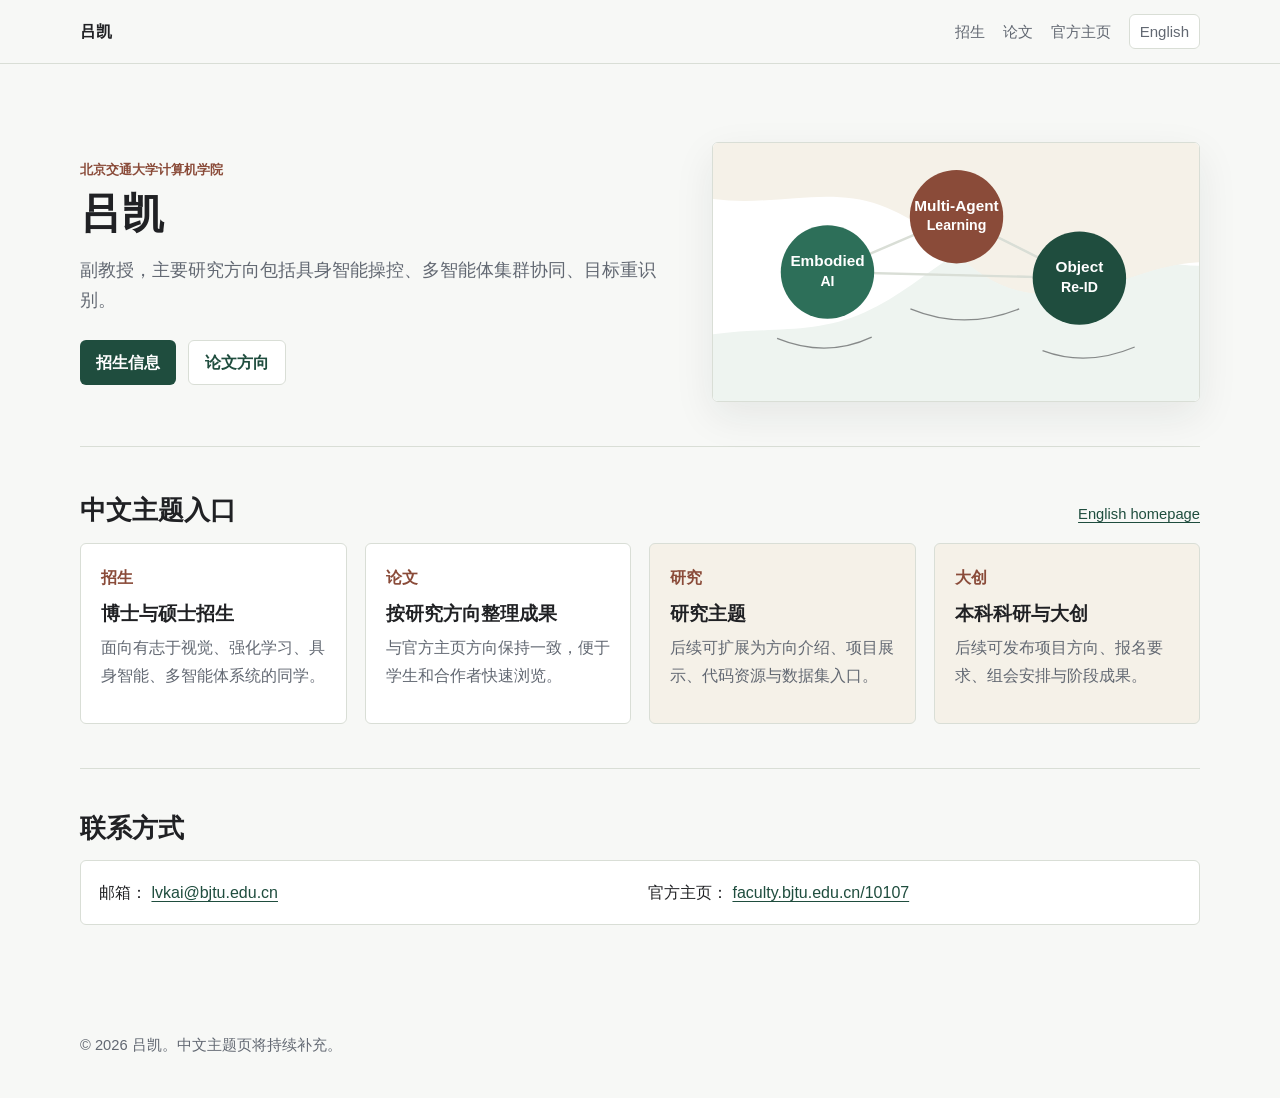
==== zh/index.html @ 471a49f4 "Initial academic homepage" ====
<!doctype html>
<html lang="zh-CN">
  <head>
    <meta charset="utf-8" />
    <meta name="viewport" content="width=device-width, initial-scale=1" />
    <title>吕凯 | 中文主页</title>
    <meta
      name="description"
      content="吕凯，北京交通大学计算机学院副教授。中文主页包含招生、论文、研究方向等主题入口。"
    />
    <link rel="canonical" href="https://www.ilvkai.com/zh/" />
    <link rel="stylesheet" href="../assets/css/styles.css" />
    <script src="../assets/js/site.js" defer></script>
  </head>
  <body>
    <a class="skip-link" href="#main">跳转到正文</a>
    <header class="topbar">
      <a class="brand" href="./">吕凯</a>
      <nav class="topnav" aria-label="中文主页导航">
        <a href="./admissions/">招生</a>
        <a href="./publications/">论文</a>
        <a href="https://faculty.bjtu.edu.cn/10107/" rel="noopener">官方主页</a>
        <a class="language-link" href="../">English</a>
      </nav>
    </header>

    <main class="cn-shell" id="main">
      <section class="cn-hero">
        <div>
          <p class="eyebrow">北京交通大学计算机学院</p>
          <h1>吕凯</h1>
          <p class="hero-subtitle">
            副教授，主要研究方向包括具身智能操控、多智能体集群协同、目标重识别。
          </p>
          <div class="hero-actions">
            <a class="primary-action" href="./admissions/">招生信息</a>
            <a class="secondary-action" href="./publications/">论文方向</a>
          </div>
        </div>
        <img
          class="hero-visual"
          src="../assets/img/research-map.svg"
          alt="具身智能、多智能体协同与目标重识别方向示意"
        />
      </section>

      <section class="page-section">
        <div class="section-heading">
          <h2>中文主题入口</h2>
          <a class="small-link" href="../">English homepage</a>
        </div>
        <div class="theme-grid">
          <a class="theme-card" href="./admissions/">
            <span>招生</span>
            <h3>博士与硕士招生</h3>
            <p>面向有志于视觉、强化学习、具身智能、多智能体系统的同学。</p>
          </a>
          <a class="theme-card" href="./publications/">
            <span>论文</span>
            <h3>按研究方向整理成果</h3>
            <p>与官方主页方向保持一致，便于学生和合作者快速浏览。</p>
          </a>
          <article class="theme-card muted-card">
            <span>研究</span>
            <h3>研究主题</h3>
            <p>后续可扩展为方向介绍、项目展示、代码资源与数据集入口。</p>
          </article>
          <article class="theme-card muted-card">
            <span>大创</span>
            <h3>本科科研与大创</h3>
            <p>后续可发布项目方向、报名要求、组会安排与阶段成果。</p>
          </article>
        </div>
      </section>

      <section class="page-section">
        <h2>联系方式</h2>
        <div class="info-strip">
          <p>
            邮箱：
            <a href="mailto:lvkai@bjtu.edu.cn">lvkai@bjtu.edu.cn</a>
          </p>
          <p>
            官方主页：
            <a href="https://faculty.bjtu.edu.cn/10107/" rel="noopener">faculty.bjtu.edu.cn/10107</a>
          </p>
        </div>
      </section>
    </main>

    <footer class="site-footer">
      <p>© <span data-current-year></span> 吕凯。中文主题页将持续补充。</p>
    </footer>
  </body>
</html>
---- assets/css/styles.css ----
:root {
  color-scheme: light;
  --bg: #f7f8f6;
  --surface: #ffffff;
  --surface-soft: #eef4f0;
  --surface-warm: #f5f1e8;
  --ink: #202124;
  --muted: #626872;
  --line: #d9ded6;
  --accent: #2d6f59;
  --accent-dark: #1f4d3e;
  --accent-warm: #8a4b39;
  --shadow: 0 14px 40px rgba(31, 43, 38, 0.08);
  --radius: 6px;
  --max: 1120px;
}

* {
  box-sizing: border-box;
}

html {
  scroll-behavior: smooth;
}

body {
  margin: 0;
  background: var(--bg);
  color: var(--ink);
  font-family: "Inter", "Segoe UI", "PingFang SC", "Microsoft YaHei", Arial, sans-serif;
  font-size: 16px;
  line-height: 1.7;
  letter-spacing: 0;
}

a {
  color: var(--accent-dark);
  text-decoration-thickness: 1px;
  text-underline-offset: 0.18em;
}

a:hover {
  color: var(--accent-warm);
}

.skip-link {
  position: absolute;
  left: 16px;
  top: -60px;
  z-index: 100;
  background: var(--ink);
  color: #fff;
  padding: 8px 12px;
  border-radius: var(--radius);
}

.skip-link:focus {
  top: 12px;
}

.topbar {
  position: sticky;
  top: 0;
  z-index: 20;
  display: flex;
  align-items: center;
  justify-content: space-between;
  gap: 24px;
  min-height: 64px;
  padding: 12px max(24px, calc((100vw - var(--max)) / 2));
  background: rgba(247, 248, 246, 0.94);
  border-bottom: 1px solid var(--line);
  backdrop-filter: blur(12px);
}

.brand {
  color: var(--ink);
  font-weight: 700;
  text-decoration: none;
  white-space: nowrap;
}

.topnav {
  display: flex;
  align-items: center;
  justify-content: flex-end;
  gap: 18px;
  flex-wrap: wrap;
  font-size: 0.94rem;
}

.topnav a {
  color: var(--muted);
  text-decoration: none;
}

.topnav a:hover,
.topnav a[aria-current="page"] {
  color: var(--accent-dark);
}

.language-link {
  padding: 4px 10px;
  border: 1px solid var(--line);
  border-radius: var(--radius);
  background: var(--surface);
}

.academic-shell {
  display: grid;
  grid-template-columns: 280px minmax(0, 1fr);
  gap: 48px;
  width: min(var(--max), calc(100% - 48px));
  margin: 44px auto 64px;
  align-items: start;
}

.profile-panel {
  position: sticky;
  top: 92px;
  padding: 28px 24px;
  background: var(--surface);
  border: 1px solid var(--line);
  border-radius: var(--radius);
  box-shadow: var(--shadow);
}

.avatar {
  display: block;
  width: 148px;
  height: 148px;
  margin: 0 auto 20px;
  border-radius: 50%;
  border: 1px solid var(--line);
  background: var(--surface-soft);
}

.profile-panel h1 {
  margin: 0;
  font-size: 2rem;
  line-height: 1.15;
  text-align: center;
}

.profile-title {
  margin: 10px 0 0;
  color: var(--accent-dark);
  font-weight: 700;
  text-align: center;
}

.profile-affiliation {
  margin: 12px 0 20px;
  color: var(--muted);
  text-align: center;
}

.profile-links {
  display: grid;
  gap: 8px;
}

.profile-links a {
  display: block;
  padding: 8px 10px;
  background: var(--surface-soft);
  border-radius: var(--radius);
  text-decoration: none;
  text-align: center;
}

.content-flow {
  min-width: 0;
}

.page-section {
  padding: 0 0 44px;
  margin: 0 0 44px;
  border-bottom: 1px solid var(--line);
}

.page-section:last-child {
  border-bottom: 0;
  margin-bottom: 0;
}

.page-section h2,
.theme-hero h1,
.cn-hero h1 {
  margin: 0 0 16px;
  line-height: 1.18;
}

.page-section h2 {
  font-size: 1.65rem;
}

.page-section h3,
.publication-item h2,
.publication-item h3 {
  margin: 0 0 8px;
  line-height: 1.35;
}

.page-section p {
  margin: 0 0 14px;
}

.eyebrow {
  margin: 0 0 8px;
  color: var(--accent-warm);
  font-weight: 700;
  font-size: 0.83rem;
  text-transform: uppercase;
}

.research-map {
  display: block;
  width: 100%;
  max-height: 260px;
  margin-top: 24px;
  border: 1px solid var(--line);
  border-radius: var(--radius);
  background: var(--surface);
  object-fit: cover;
}

.section-heading {
  display: flex;
  align-items: baseline;
  justify-content: space-between;
  gap: 16px;
  margin-bottom: 16px;
}

.section-heading h2 {
  margin: 0;
}

.small-link {
  font-size: 0.92rem;
  white-space: nowrap;
}

.news-list {
  display: grid;
  gap: 12px;
  padding: 0;
  margin: 0;
  list-style: none;
}

.news-list li {
  display: grid;
  grid-template-columns: 92px minmax(0, 1fr);
  gap: 14px;
  padding: 14px 0;
  border-bottom: 1px solid var(--line);
}

.news-list li:last-child {
  border-bottom: 0;
}

.news-list time {
  color: var(--accent-dark);
  font-weight: 700;
}

.timeline {
  display: grid;
  gap: 18px;
}

.timeline-item {
  position: relative;
  padding-left: 22px;
  border-left: 2px solid var(--line);
}

.timeline-item::before {
  content: "";
  position: absolute;
  left: -6px;
  top: 6px;
  width: 10px;
  height: 10px;
  border-radius: 50%;
  background: var(--accent);
}

.timeline-date {
  color: var(--accent-warm);
  font-weight: 700;
  font-size: 0.92rem;
}

.publication-list {
  display: grid;
  gap: 14px;
}

.publication-list.compact {
  gap: 12px;
}

.publication-item {
  padding: 18px;
  background: var(--surface);
  border: 1px solid var(--line);
  border-radius: var(--radius);
}

.publication-item[hidden] {
  display: none;
}

.publication-item h2 {
  font-size: 1.05rem;
}

.publication-item h3 {
  font-size: 1rem;
}

.publication-item p {
  margin-bottom: 0;
  color: var(--muted);
}

.venue {
  display: inline-block;
  margin-bottom: 8px;
  color: var(--accent-warm);
  font-weight: 800;
  font-size: 0.82rem;
}

.site-footer {
  width: min(var(--max), calc(100% - 48px));
  margin: 0 auto 40px;
  color: var(--muted);
  font-size: 0.92rem;
}

.cn-shell,
.theme-shell {
  width: min(var(--max), calc(100% - 48px));
  margin: 44px auto 64px;
}

.cn-hero,
.theme-hero {
  margin-bottom: 48px;
}

.cn-hero {
  display: grid;
  grid-template-columns: minmax(0, 1.1fr) minmax(280px, 0.9fr);
  gap: 36px;
  align-items: center;
  padding: 34px 0 44px;
  border-bottom: 1px solid var(--line);
}

.cn-hero h1,
.theme-hero h1 {
  font-size: 2.6rem;
}

.hero-subtitle,
.theme-hero p {
  max-width: 760px;
  color: var(--muted);
  font-size: 1.1rem;
}

.hero-visual {
  width: 100%;
  min-height: 260px;
  border: 1px solid var(--line);
  border-radius: var(--radius);
  background: var(--surface);
  box-shadow: var(--shadow);
  object-fit: cover;
}

.hero-actions {
  display: flex;
  flex-wrap: wrap;
  gap: 12px;
  margin-top: 24px;
}

.primary-action,
.secondary-action {
  display: inline-flex;
  align-items: center;
  justify-content: center;
  min-height: 42px;
  padding: 8px 16px;
  border-radius: var(--radius);
  text-decoration: none;
  font-weight: 700;
}

.primary-action {
  color: #fff;
  background: var(--accent-dark);
}

.primary-action:hover {
  color: #fff;
  background: var(--accent-warm);
}

.secondary-action {
  color: var(--accent-dark);
  background: var(--surface);
  border: 1px solid var(--line);
}

.theme-grid,
.direction-grid,
.material-list,
.split-section {
  display: grid;
  gap: 18px;
}

.theme-grid {
  grid-template-columns: repeat(4, minmax(0, 1fr));
}

.direction-grid {
  grid-template-columns: repeat(3, minmax(0, 1fr));
}

.split-section {
  grid-template-columns: repeat(2, minmax(0, 1fr));
}

.theme-card,
.direction-card,
.material-list article,
.split-section article {
  padding: 20px;
  background: var(--surface);
  border: 1px solid var(--line);
  border-radius: var(--radius);
}

.theme-card {
  color: var(--ink);
  text-decoration: none;
}

.theme-card span {
  display: inline-block;
  margin-bottom: 10px;
  color: var(--accent-warm);
  font-weight: 800;
}

.theme-card p,
.direction-card p,
.material-list p {
  color: var(--muted);
}

.theme-card:hover {
  border-color: var(--accent);
  box-shadow: var(--shadow);
}

.muted-card {
  background: var(--surface-warm);
}

.info-strip {
  display: grid;
  grid-template-columns: repeat(2, minmax(0, 1fr));
  gap: 16px;
  padding: 18px;
  background: var(--surface);
  border: 1px solid var(--line);
  border-radius: var(--radius);
}

.info-strip p {
  margin: 0;
}

.theme-hero {
  padding: 34px 0 40px;
  border-bottom: 1px solid var(--line);
}

.check-list {
  display: grid;
  gap: 10px;
  padding: 0;
  margin: 0;
  list-style: none;
}

.check-list li {
  position: relative;
  padding-left: 22px;
}

.check-list li::before {
  content: "";
  position: absolute;
  left: 0;
  top: 0.72em;
  width: 8px;
  height: 8px;
  background: var(--accent);
  border-radius: 50%;
}

.contact-band {
  display: flex;
  align-items: center;
  justify-content: space-between;
  gap: 20px;
  padding: 24px;
  background: var(--surface-soft);
  border: 1px solid var(--line);
  border-radius: var(--radius);
}

.contact-band h2,
.contact-band p {
  margin: 0;
}

.filter-bar {
  display: flex;
  flex-wrap: wrap;
  gap: 8px;
  margin-bottom: 12px;
}

.filter-button {
  min-height: 38px;
  padding: 7px 13px;
  color: var(--accent-dark);
  background: var(--surface);
  border: 1px solid var(--line);
  border-radius: var(--radius);
  font: inherit;
  font-weight: 700;
  cursor: pointer;
}

.filter-button:hover,
.filter-button.active {
  color: #fff;
  background: var(--accent-dark);
  border-color: var(--accent-dark);
}

.result-count {
  min-height: 28px;
  color: var(--muted);
}

@media (max-width: 960px) {
  .academic-shell,
  .cn-hero,
  .split-section {
    grid-template-columns: 1fr;
  }

  .profile-panel {
    position: static;
  }

  .theme-grid,
  .direction-grid {
    grid-template-columns: repeat(2, minmax(0, 1fr));
  }
}

@media (max-width: 680px) {
  .topbar {
    align-items: flex-start;
    flex-direction: column;
    gap: 10px;
    padding: 12px 18px;
  }

  .topnav {
    justify-content: flex-start;
    gap: 10px 14px;
  }

  .academic-shell,
  .cn-shell,
  .theme-shell,
  .site-footer {
    width: min(100% - 32px, var(--max));
    margin-top: 28px;
  }

  .cn-hero h1,
  .theme-hero h1 {
    font-size: 2.05rem;
  }

  .hero-subtitle,
  .theme-hero p {
    font-size: 1rem;
  }

  .theme-grid,
  .direction-grid,
  .info-strip {
    grid-template-columns: 1fr;
  }

  .news-list li {
    grid-template-columns: 1fr;
    gap: 2px;
  }

  .section-heading,
  .contact-band {
    align-items: flex-start;
    flex-direction: column;
  }
}
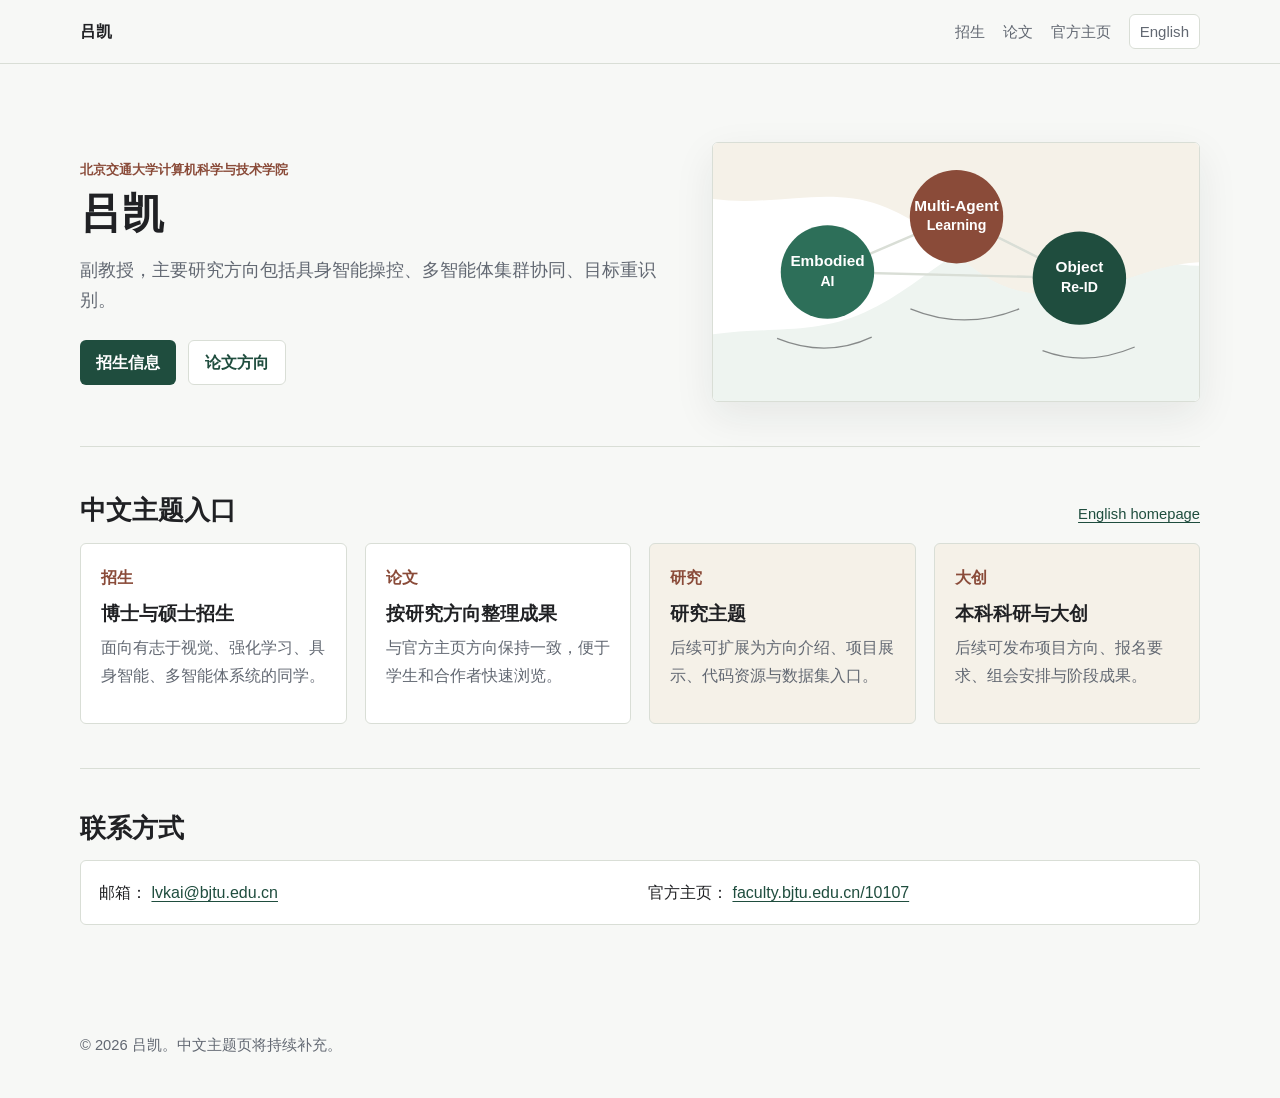
==== commit 3a9564e0: "Update school and publication authors" ====
--- a/zh/index.html
+++ b/zh/index.html
@@ -6,7 +6,7 @@
     <title>吕凯 | 中文主页</title>
     <meta
       name="description"
-      content="吕凯，北京交通大学计算机学院副教授。中文主页包含招生、论文、研究方向等主题入口。"
+      content="吕凯，北京交通大学计算机科学与技术学院副教授。中文主页包含招生、论文、研究方向等主题入口。"
     />
     <link rel="canonical" href="https://www.ilvkai.com/zh/" />
     <link rel="stylesheet" href="../assets/css/styles.css" />
@@ -27,7 +27,7 @@
     <main class="cn-shell" id="main">
       <section class="cn-hero">
         <div>
-          <p class="eyebrow">北京交通大学计算机学院</p>
+          <p class="eyebrow">北京交通大学计算机科学与技术学院</p>
           <h1>吕凯</h1>
           <p class="hero-subtitle">
             副教授，主要研究方向包括具身智能操控、多智能体集群协同、目标重识别。
--- a/assets/css/styles.css
+++ b/assets/css/styles.css
@@ -324,8 +324,27 @@
 }
 
 .publication-item p {
+  margin-bottom: 8px;
+  color: var(--muted);
+}
+
+.publication-item p:last-child {
   margin-bottom: 0;
-  color: var(--muted);
+}
+
+.publication-authors {
+  color: var(--ink);
+  font-size: 0.94rem;
+}
+
+.publication-authors strong {
+  color: var(--accent-dark);
+}
+
+.author-note {
+  margin: 12px 0 0;
+  color: var(--muted);
+  font-size: 0.92rem;
 }
 
 .venue {
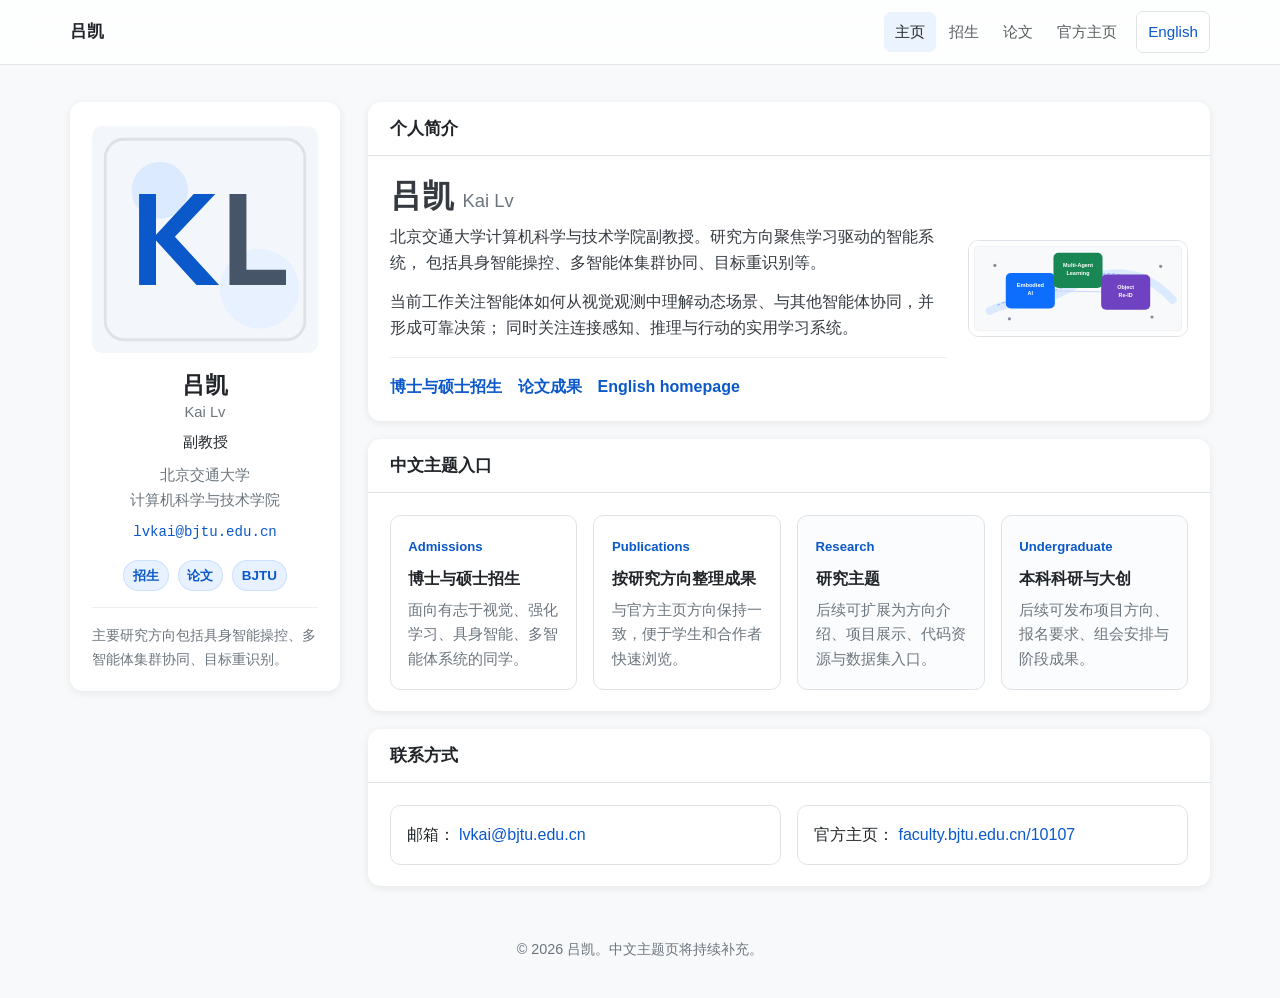
==== commit b88b51f0: "Redesign academic homepage style" ====
--- a/zh/index.html
+++ b/zh/index.html
@@ -15,77 +15,124 @@
   <body>
     <a class="skip-link" href="#main">跳转到正文</a>
     <header class="topbar">
-      <a class="brand" href="./">吕凯</a>
-      <nav class="topnav" aria-label="中文主页导航">
-        <a href="./admissions/">招生</a>
-        <a href="./publications/">论文</a>
-        <a href="https://faculty.bjtu.edu.cn/10107/" rel="noopener">官方主页</a>
-        <a class="language-link" href="../">English</a>
-      </nav>
+      <div class="topbar-inner">
+        <a class="brand" href="./">吕凯</a>
+        <nav class="topnav" aria-label="中文主页导航">
+          <a aria-current="page" href="./">主页</a>
+          <a href="./admissions/">招生</a>
+          <a href="./publications/">论文</a>
+          <a href="https://faculty.bjtu.edu.cn/10107/" rel="noopener">官方主页</a>
+          <a class="language-link" href="../">English</a>
+        </nav>
+      </div>
     </header>
 
-    <main class="cn-shell" id="main">
-      <section class="cn-hero">
-        <div>
-          <p class="eyebrow">北京交通大学计算机科学与技术学院</p>
-          <h1>吕凯</h1>
-          <p class="hero-subtitle">
-            副教授，主要研究方向包括具身智能操控、多智能体集群协同、目标重识别。
-          </p>
-          <div class="hero-actions">
-            <a class="primary-action" href="./admissions/">招生信息</a>
-            <a class="secondary-action" href="./publications/">论文方向</a>
+    <main class="page-shell" id="main">
+      <aside class="sidebar" aria-label="个人信息">
+        <section class="profile-card">
+          <div class="profile-card-body">
+            <img class="profile-portrait" src="../assets/img/kai-lv-avatar.svg" alt="吕凯个人标识" />
+            <div>
+              <h1 class="profile-name">吕凯 <small>Kai Lv</small></h1>
+              <p class="profile-position">副教授</p>
+              <p class="profile-affiliation">
+                北京交通大学<br />
+                计算机科学与技术学院
+              </p>
+              <p class="profile-email"><a href="mailto:lvkai@bjtu.edu.cn">lvkai@bjtu.edu.cn</a></p>
+              <div class="profile-links" aria-label="个人链接">
+                <a href="./admissions/">招生</a>
+                <a href="./publications/">论文</a>
+                <a href="https://faculty.bjtu.edu.cn/10107/" rel="noopener">BJTU</a>
+              </div>
+            </div>
+            <p class="profile-note">
+              主要研究方向包括具身智能操控、多智能体集群协同、目标重识别。
+            </p>
           </div>
-        </div>
-        <img
-          class="hero-visual"
-          src="../assets/img/research-map.svg"
-          alt="具身智能、多智能体协同与目标重识别方向示意"
-        />
-      </section>
+        </section>
+      </aside>
 
-      <section class="page-section">
-        <div class="section-heading">
-          <h2>中文主题入口</h2>
-          <a class="small-link" href="../">English homepage</a>
-        </div>
-        <div class="theme-grid">
-          <a class="theme-card" href="./admissions/">
-            <span>招生</span>
-            <h3>博士与硕士招生</h3>
-            <p>面向有志于视觉、强化学习、具身智能、多智能体系统的同学。</p>
-          </a>
-          <a class="theme-card" href="./publications/">
-            <span>论文</span>
-            <h3>按研究方向整理成果</h3>
-            <p>与官方主页方向保持一致，便于学生和合作者快速浏览。</p>
-          </a>
-          <article class="theme-card muted-card">
-            <span>研究</span>
-            <h3>研究主题</h3>
-            <p>后续可扩展为方向介绍、项目展示、代码资源与数据集入口。</p>
-          </article>
-          <article class="theme-card muted-card">
-            <span>大创</span>
-            <h3>本科科研与大创</h3>
-            <p>后续可发布项目方向、报名要求、组会安排与阶段成果。</p>
-          </article>
-        </div>
-      </section>
+      <article class="content-flow">
+        <section class="content-card">
+          <div class="card-heading">
+            <h2>个人简介</h2>
+          </div>
+          <div class="card-body">
+            <div class="research-visual">
+              <div class="bio-text">
+                <h1 class="lead-name"><strong>吕凯</strong> <small>Kai Lv</small></h1>
+                <p>
+                  北京交通大学计算机科学与技术学院副教授。研究方向聚焦学习驱动的智能系统，
+                  包括具身智能操控、多智能体集群协同、目标重识别等。
+                </p>
+                <p>
+                  当前工作关注智能体如何从视觉观测中理解动态场景、与其他智能体协同，并形成可靠决策；
+                  同时关注连接感知、推理与行动的实用学习系统。
+                </p>
+                <div class="quick-links" aria-label="快速链接">
+                  <a href="./admissions/">博士与硕士招生</a>
+                  <a href="./publications/">论文成果</a>
+                  <a href="../">English homepage</a>
+                </div>
+              </div>
+              <img
+                class="research-map"
+                src="../assets/img/research-map.svg"
+                alt="具身智能、多智能体协同与目标重识别方向示意"
+              />
+            </div>
+          </div>
+        </section>
 
-      <section class="page-section">
-        <h2>联系方式</h2>
-        <div class="info-strip">
-          <p>
-            邮箱：
-            <a href="mailto:lvkai@bjtu.edu.cn">lvkai@bjtu.edu.cn</a>
-          </p>
-          <p>
-            官方主页：
-            <a href="https://faculty.bjtu.edu.cn/10107/" rel="noopener">faculty.bjtu.edu.cn/10107</a>
-          </p>
-        </div>
-      </section>
+        <section class="content-card">
+          <div class="card-heading">
+            <h2>中文主题入口</h2>
+          </div>
+          <div class="card-body">
+            <div class="theme-grid">
+              <a class="theme-card" href="./admissions/">
+                <span>Admissions</span>
+                <h3>博士与硕士招生</h3>
+                <p>面向有志于视觉、强化学习、具身智能、多智能体系统的同学。</p>
+              </a>
+              <a class="theme-card" href="./publications/">
+                <span>Publications</span>
+                <h3>按研究方向整理成果</h3>
+                <p>与官方主页方向保持一致，便于学生和合作者快速浏览。</p>
+              </a>
+              <article class="theme-card muted-card">
+                <span>Research</span>
+                <h3>研究主题</h3>
+                <p>后续可扩展为方向介绍、项目展示、代码资源与数据集入口。</p>
+              </article>
+              <article class="theme-card muted-card">
+                <span>Undergraduate</span>
+                <h3>本科科研与大创</h3>
+                <p>后续可发布项目方向、报名要求、组会安排与阶段成果。</p>
+              </article>
+            </div>
+          </div>
+        </section>
+
+        <section class="content-card">
+          <div class="card-heading">
+            <h2>联系方式</h2>
+          </div>
+          <div class="card-body">
+            <div class="info-strip">
+              <p>
+                邮箱：
+                <a href="mailto:lvkai@bjtu.edu.cn">lvkai@bjtu.edu.cn</a>
+              </p>
+              <p>
+                官方主页：
+                <a href="https://faculty.bjtu.edu.cn/10107/" rel="noopener">faculty.bjtu.edu.cn/10107</a>
+              </p>
+            </div>
+          </div>
+        </section>
+      </article>
     </main>
 
     <footer class="site-footer">
--- a/assets/css/styles.css
+++ b/assets/css/styles.css
@@ -1,18 +1,19 @@
 :root {
   color-scheme: light;
-  --bg: #f7f8f6;
+  --bg: #f8f9fa;
   --surface: #ffffff;
-  --surface-soft: #eef4f0;
-  --surface-warm: #f5f1e8;
-  --ink: #202124;
-  --muted: #626872;
-  --line: #d9ded6;
-  --accent: #2d6f59;
-  --accent-dark: #1f4d3e;
-  --accent-warm: #8a4b39;
-  --shadow: 0 14px 40px rgba(31, 43, 38, 0.08);
-  --radius: 6px;
-  --max: 1120px;
+  --surface-soft: #f3f6fb;
+  --ink: #212529;
+  --muted: #6c757d;
+  --line: #dee2e6;
+  --line-soft: #edf0f3;
+  --accent: #0d6efd;
+  --accent-dark: #0a58ca;
+  --accent-soft: #e7f1ff;
+  --shadow: 0 0.125rem 0.5rem rgba(0, 0, 0, 0.08);
+  --shadow-lg: 0 0.75rem 2rem rgba(33, 37, 41, 0.08);
+  --radius: 0.8rem;
+  --max: 1140px;
 }
 
 * {
@@ -25,226 +26,370 @@
 
 body {
   margin: 0;
+  padding-top: 78px;
   background: var(--bg);
   color: var(--ink);
-  font-family: "Inter", "Segoe UI", "PingFang SC", "Microsoft YaHei", Arial, sans-serif;
+  font-family: "Lato", "Fira Sans", "Segoe UI", "PingFang SC", "Microsoft YaHei", Arial, sans-serif;
   font-size: 16px;
-  line-height: 1.7;
+  line-height: 1.62;
   letter-spacing: 0;
 }
 
 a {
   color: var(--accent-dark);
-  text-decoration-thickness: 1px;
-  text-underline-offset: 0.18em;
+  text-decoration: none;
 }
 
 a:hover {
-  color: var(--accent-warm);
+  color: var(--accent);
+  text-decoration: underline;
+  text-underline-offset: 0.16em;
+}
+
+img {
+  max-width: 100%;
 }
 
 .skip-link {
   position: absolute;
   left: 16px;
-  top: -60px;
+  top: -80px;
+  z-index: 200;
+  padding: 8px 12px;
+  color: #fff;
+  background: var(--ink);
+  border-radius: 0.45rem;
+}
+
+.skip-link:focus {
+  top: 14px;
+}
+
+.topbar {
+  position: fixed;
+  top: 0;
+  left: 0;
+  right: 0;
   z-index: 100;
-  background: var(--ink);
-  color: #fff;
-  padding: 8px 12px;
-  border-radius: var(--radius);
-}
-
-.skip-link:focus {
-  top: 12px;
-}
-
-.topbar {
-  position: sticky;
-  top: 0;
-  z-index: 20;
+  min-height: 64px;
+  background: rgba(255, 255, 255, 0.72);
+  border-bottom: 1px solid rgba(222, 226, 230, 0.82);
+  backdrop-filter: blur(16px);
+  -webkit-backdrop-filter: blur(16px);
+}
+
+.topbar-inner {
   display: flex;
   align-items: center;
   justify-content: space-between;
   gap: 24px;
+  width: min(var(--max), calc(100% - 40px));
   min-height: 64px;
-  padding: 12px max(24px, calc((100vw - var(--max)) / 2));
-  background: rgba(247, 248, 246, 0.94);
-  border-bottom: 1px solid var(--line);
-  backdrop-filter: blur(12px);
+  margin: 0 auto;
 }
 
 .brand {
   color: var(--ink);
+  font-size: 1.05rem;
   font-weight: 700;
   text-decoration: none;
   white-space: nowrap;
+}
+
+.brand:hover {
+  color: var(--ink);
+  text-decoration: none;
 }
 
 .topnav {
   display: flex;
   align-items: center;
   justify-content: flex-end;
-  gap: 18px;
+  gap: 2px;
   flex-wrap: wrap;
-  font-size: 0.94rem;
+  font-size: 0.95rem;
 }
 
 .topnav a {
-  color: var(--muted);
+  display: inline-flex;
+  align-items: center;
+  min-height: 38px;
+  padding: 8px 11px;
+  color: rgba(33, 37, 41, 0.74);
+  border-radius: 0.45rem;
   text-decoration: none;
 }
 
 .topnav a:hover,
 .topnav a[aria-current="page"] {
-  color: var(--accent-dark);
+  color: var(--ink);
+  background: rgba(13, 110, 253, 0.08);
+  text-decoration: none;
 }
 
 .language-link {
-  padding: 4px 10px;
-  border: 1px solid var(--line);
-  border-radius: var(--radius);
-  background: var(--surface);
-}
-
-.academic-shell {
-  display: grid;
-  grid-template-columns: 280px minmax(0, 1fr);
-  gap: 48px;
-  width: min(var(--max), calc(100% - 48px));
-  margin: 44px auto 64px;
-  align-items: start;
-}
-
-.profile-panel {
-  position: sticky;
-  top: 92px;
-  padding: 28px 24px;
+  margin-left: 6px;
+  color: var(--accent-dark) !important;
   background: var(--surface);
   border: 1px solid var(--line);
+}
+
+.page-shell {
+  display: grid;
+  grid-template-columns: 270px minmax(0, 1fr);
+  gap: 28px;
+  width: min(var(--max), calc(100% - 40px));
+  margin: 24px auto 52px;
+  align-items: start;
+}
+
+.page-shell.single-column {
+  display: block;
+}
+
+.sidebar {
+  position: sticky;
+  top: 88px;
+  min-width: 0;
+}
+
+.profile-card,
+.content-card,
+.mini-card,
+.hero-card,
+.not-found-card {
+  background: var(--surface);
+  border: 0;
   border-radius: var(--radius);
   box-shadow: var(--shadow);
 }
 
-.avatar {
+.profile-card {
+  overflow: hidden;
+}
+
+.profile-card-body {
+  padding: 1.5rem 1.35rem 1.25rem;
+}
+
+.profile-portrait {
   display: block;
-  width: 148px;
-  height: 148px;
-  margin: 0 auto 20px;
-  border-radius: 50%;
-  border: 1px solid var(--line);
+  width: 100%;
+  aspect-ratio: 1 / 1;
+  margin: 0 auto 1.2rem;
+  object-fit: cover;
   background: var(--surface-soft);
-}
-
-.profile-panel h1 {
-  margin: 0;
+  border-radius: 0.65rem;
+}
+
+.profile-name {
+  margin: 0;
+  text-align: center;
+  font-size: 1.45rem;
+  line-height: 1.2;
+  font-weight: 700;
+}
+
+.profile-name small {
+  display: block;
+  margin-top: 0.25rem;
+  color: var(--muted);
+  font-size: 0.92rem;
+  font-weight: 400;
+}
+
+.profile-position,
+.profile-affiliation,
+.profile-email {
+  margin: 0.55rem 0 0;
+  color: var(--muted);
+  text-align: center;
+  font-size: 0.94rem;
+}
+
+.profile-position {
+  color: var(--ink);
+}
+
+.profile-email {
+  font-family: "Source Code Pro", "SFMono-Regular", Consolas, monospace;
+  font-size: 0.88rem;
+}
+
+.profile-links {
+  display: flex;
+  justify-content: center;
+  gap: 0.55rem;
+  flex-wrap: wrap;
+  margin-top: 1rem;
+}
+
+.profile-links a,
+.tag,
+.pub-link {
+  display: inline-flex;
+  align-items: center;
+  justify-content: center;
+  min-height: 28px;
+  padding: 0.24rem 0.55rem;
+  color: var(--accent-dark);
+  background: var(--accent-soft);
+  border: 1px solid rgba(13, 110, 253, 0.12);
+  border-radius: 999px;
+  font-size: 0.84rem;
+  font-weight: 700;
+  text-decoration: none;
+  white-space: nowrap;
+}
+
+.profile-links a:hover,
+.pub-link:hover {
+  color: #fff;
+  background: var(--accent-dark);
+  text-decoration: none;
+}
+
+.profile-note {
+  margin: 1rem 0 0;
+  padding-top: 1rem;
+  color: var(--muted);
+  border-top: 1px solid var(--line-soft);
+  font-size: 0.9rem;
+}
+
+.content-flow {
+  display: grid;
+  gap: 18px;
+  min-width: 0;
+}
+
+.content-card {
+  overflow: hidden;
+}
+
+.card-heading {
+  display: flex;
+  align-items: center;
+  justify-content: space-between;
+  gap: 18px;
+  min-height: 54px;
+  padding: 0.95rem 1.35rem;
+  border-bottom: 1px solid var(--line);
+}
+
+.card-heading h1,
+.card-heading h2,
+.card-heading h3 {
+  margin: 0;
+  font-size: 1.08rem;
+  line-height: 1.3;
+  font-weight: 700;
+}
+
+.card-heading a {
+  flex: 0 0 auto;
+  font-size: 0.9rem;
+  font-weight: 700;
+}
+
+.card-body {
+  padding: 1.35rem;
+}
+
+.card-body > :first-child {
+  margin-top: 0;
+}
+
+.card-body > :last-child {
+  margin-bottom: 0;
+}
+
+.lead-name {
+  margin: 0 0 0.55rem;
   font-size: 2rem;
-  line-height: 1.15;
-  text-align: center;
-}
-
-.profile-title {
-  margin: 10px 0 0;
-  color: var(--accent-dark);
-  font-weight: 700;
-  text-align: center;
-}
-
-.profile-affiliation {
-  margin: 12px 0 20px;
-  color: var(--muted);
-  text-align: center;
-}
-
-.profile-links {
+  line-height: 1.18;
+  font-weight: 400;
+}
+
+.lead-name strong {
+  font-weight: 700;
+}
+
+.lead-name small {
+  color: var(--muted);
+  font-size: 1.15rem;
+  font-weight: 400;
+}
+
+.bio-text {
+  color: #343a40;
+}
+
+.bio-text p {
+  margin: 0 0 0.8rem;
+}
+
+.quick-links {
+  display: flex;
+  flex-wrap: wrap;
+  gap: 0.75rem 1rem;
+  padding-top: 1rem;
+  margin-top: 1rem;
+  border-top: 1px solid var(--line-soft);
+}
+
+.quick-links a {
+  font-weight: 700;
+}
+
+.research-visual {
   display: grid;
-  gap: 8px;
-}
-
-.profile-links a {
-  display: block;
-  padding: 8px 10px;
-  background: var(--surface-soft);
-  border-radius: var(--radius);
-  text-decoration: none;
-  text-align: center;
-}
-
-.content-flow {
-  min-width: 0;
-}
-
-.page-section {
-  padding: 0 0 44px;
-  margin: 0 0 44px;
-  border-bottom: 1px solid var(--line);
-}
-
-.page-section:last-child {
-  border-bottom: 0;
-  margin-bottom: 0;
-}
-
-.page-section h2,
-.theme-hero h1,
-.cn-hero h1 {
-  margin: 0 0 16px;
-  line-height: 1.18;
-}
-
-.page-section h2 {
-  font-size: 1.65rem;
-}
-
-.page-section h3,
-.publication-item h2,
-.publication-item h3 {
-  margin: 0 0 8px;
-  line-height: 1.35;
-}
-
-.page-section p {
-  margin: 0 0 14px;
-}
-
-.eyebrow {
-  margin: 0 0 8px;
-  color: var(--accent-warm);
-  font-weight: 700;
-  font-size: 0.83rem;
-  text-transform: uppercase;
+  grid-template-columns: minmax(0, 1fr) 220px;
+  gap: 1.35rem;
+  align-items: center;
 }
 
 .research-map {
   display: block;
   width: 100%;
-  max-height: 260px;
-  margin-top: 24px;
   border: 1px solid var(--line);
-  border-radius: var(--radius);
+  border-radius: 0.65rem;
   background: var(--surface);
-  object-fit: cover;
-}
-
-.section-heading {
-  display: flex;
-  align-items: baseline;
-  justify-content: space-between;
-  gap: 16px;
-  margin-bottom: 16px;
-}
-
-.section-heading h2 {
-  margin: 0;
-}
-
-.small-link {
-  font-size: 0.92rem;
-  white-space: nowrap;
-}
-
-.news-list {
+}
+
+.stats-grid,
+.theme-grid,
+.direction-grid,
+.material-list,
+.split-grid {
   display: grid;
-  gap: 12px;
+  gap: 1rem;
+}
+
+.stats-grid {
+  grid-template-columns: repeat(3, minmax(0, 1fr));
+  margin-top: 1rem;
+}
+
+.mini-card {
+  padding: 1rem;
+}
+
+.mini-card strong {
+  display: block;
+  font-size: 1.45rem;
+  line-height: 1.1;
+}
+
+.mini-card span {
+  display: block;
+  margin-top: 0.35rem;
+  color: var(--muted);
+  font-size: 0.9rem;
+}
+
+.news-list,
+.check-list {
   padding: 0;
   margin: 0;
   list-style: none;
@@ -252,163 +397,224 @@
 
 .news-list li {
   display: grid;
-  grid-template-columns: 92px minmax(0, 1fr);
-  gap: 14px;
-  padding: 14px 0;
-  border-bottom: 1px solid var(--line);
+  grid-template-columns: 110px minmax(0, 1fr);
+  gap: 1rem;
+  padding: 0.82rem 0;
+  border-bottom: 1px solid var(--line-soft);
+}
+
+.news-list li:first-child {
+  padding-top: 0;
 }
 
 .news-list li:last-child {
+  padding-bottom: 0;
   border-bottom: 0;
 }
 
 .news-list time {
-  color: var(--accent-dark);
+  color: var(--muted);
+  font-size: 0.92rem;
   font-weight: 700;
 }
 
 .timeline {
   display: grid;
-  gap: 18px;
+  gap: 0;
 }
 
 .timeline-item {
-  position: relative;
-  padding-left: 22px;
-  border-left: 2px solid var(--line);
-}
-
-.timeline-item::before {
-  content: "";
-  position: absolute;
-  left: -6px;
-  top: 6px;
-  width: 10px;
-  height: 10px;
-  border-radius: 50%;
-  background: var(--accent);
+  display: grid;
+  grid-template-columns: 148px minmax(0, 1fr);
+  gap: 1rem;
+  padding: 1rem 0;
+  border-bottom: 1px solid var(--line-soft);
+}
+
+.timeline-item:first-child {
+  padding-top: 0;
+}
+
+.timeline-item:last-child {
+  padding-bottom: 0;
+  border-bottom: 0;
 }
 
 .timeline-date {
-  color: var(--accent-warm);
-  font-weight: 700;
+  color: var(--muted);
   font-size: 0.92rem;
+  font-weight: 700;
+}
+
+.timeline-item h3 {
+  margin: 0 0 0.25rem;
+  font-size: 1rem;
+}
+
+.timeline-item p {
+  margin: 0;
+  color: var(--muted);
+}
+
+.publication-group {
+  border-top: 1px solid var(--line);
+}
+
+.publication-group:first-child {
+  border-top: 0;
+}
+
+.publication-group-title {
+  display: flex;
+  align-items: center;
+  justify-content: space-between;
+  gap: 1rem;
+  padding: 1rem 1.35rem;
+  background: #fbfcfd;
+  border-bottom: 1px solid var(--line);
+}
+
+.publication-group-title h3 {
+  margin: 0;
+  font-size: 1rem;
 }
 
 .publication-list {
+  display: block;
+}
+
+.publication-item {
   display: grid;
-  gap: 14px;
-}
-
-.publication-list.compact {
-  gap: 12px;
-}
-
-.publication-item {
-  padding: 18px;
+  grid-template-columns: 116px minmax(0, 1fr);
+  gap: 1rem;
+  padding: 1rem 1.35rem;
   background: var(--surface);
-  border: 1px solid var(--line);
-  border-radius: var(--radius);
+  border-bottom: 1px solid var(--line-soft);
+}
+
+.publication-item:last-child {
+  border-bottom: 0;
 }
 
 .publication-item[hidden] {
   display: none;
 }
 
-.publication-item h2 {
-  font-size: 1.05rem;
-}
-
-.publication-item h3 {
-  font-size: 1rem;
-}
-
-.publication-item p {
-  margin-bottom: 8px;
-  color: var(--muted);
-}
-
-.publication-item p:last-child {
-  margin-bottom: 0;
+.publication-cover {
+  display: flex;
+  align-items: center;
+  justify-content: center;
+  min-height: 76px;
+  padding: 0.75rem;
+  color: #fff;
+  background:
+    radial-gradient(circle at 30% 22%, rgba(255, 255, 255, 0.72) 0 9px, transparent 10px),
+    radial-gradient(circle at 76% 72%, rgba(255, 255, 255, 0.34) 0 18px, transparent 19px),
+    linear-gradient(135deg, #0d6efd, #475569);
+  border-radius: 0.45rem;
+  font-size: 0.83rem;
+  font-weight: 800;
+  text-align: center;
+}
+
+.publication-cover.alt {
+  background:
+    radial-gradient(circle at 28% 75%, rgba(255, 255, 255, 0.5) 0 16px, transparent 17px),
+    radial-gradient(circle at 78% 28%, rgba(255, 255, 255, 0.32) 0 22px, transparent 23px),
+    linear-gradient(135deg, #198754, #0f5132);
+}
+
+.publication-cover.warm {
+  background:
+    radial-gradient(circle at 24% 26%, rgba(255, 255, 255, 0.52) 0 14px, transparent 15px),
+    radial-gradient(circle at 78% 66%, rgba(255, 255, 255, 0.3) 0 20px, transparent 21px),
+    linear-gradient(135deg, #6f42c1, #3b2f63);
+}
+
+.publication-content h2,
+.publication-content h3,
+.publication-content h4 {
+  margin: 0 0 0.28rem;
+  color: var(--ink);
+  font-size: 1.02rem;
+  line-height: 1.36;
+  font-weight: 400;
+}
+
+.publication-content p {
+  margin: 0.18rem 0 0;
+  color: var(--muted);
+  font-size: 0.92rem;
 }
 
 .publication-authors {
-  color: var(--ink);
-  font-size: 0.94rem;
+  color: #343a40 !important;
 }
 
 .publication-authors strong {
   color: var(--accent-dark);
 }
 
-.author-note {
-  margin: 12px 0 0;
-  color: var(--muted);
-  font-size: 0.92rem;
-}
-
 .venue {
   display: inline-block;
-  margin-bottom: 8px;
-  color: var(--accent-warm);
+  margin-bottom: 0.42rem;
+  color: var(--accent-dark);
+  font-size: 0.83rem;
   font-weight: 800;
+}
+
+.pub-links {
+  display: flex;
+  gap: 0.45rem;
+  flex-wrap: wrap;
+  margin-top: 0.55rem;
+}
+
+.author-note {
+  margin: 0;
+  padding: 1rem 1.35rem;
+  color: var(--muted);
+  background: #fbfcfd;
+  border-top: 1px solid var(--line);
+  font-size: 0.92rem;
+}
+
+.hero-card {
+  padding: 2rem;
+  margin-bottom: 18px;
+  box-shadow: var(--shadow-lg);
+}
+
+.eyebrow {
+  margin: 0 0 0.45rem;
+  color: var(--accent-dark);
   font-size: 0.82rem;
-}
-
-.site-footer {
-  width: min(var(--max), calc(100% - 48px));
-  margin: 0 auto 40px;
-  color: var(--muted);
-  font-size: 0.92rem;
-}
-
-.cn-shell,
-.theme-shell {
-  width: min(var(--max), calc(100% - 48px));
-  margin: 44px auto 64px;
-}
-
-.cn-hero,
-.theme-hero {
-  margin-bottom: 48px;
-}
-
-.cn-hero {
-  display: grid;
-  grid-template-columns: minmax(0, 1.1fr) minmax(280px, 0.9fr);
-  gap: 36px;
-  align-items: center;
-  padding: 34px 0 44px;
-  border-bottom: 1px solid var(--line);
-}
-
-.cn-hero h1,
-.theme-hero h1 {
-  font-size: 2.6rem;
-}
-
-.hero-subtitle,
-.theme-hero p {
+  font-weight: 800;
+  letter-spacing: 0.04em;
+  text-transform: uppercase;
+}
+
+.hero-card h1,
+.not-found-card h1 {
+  margin: 0;
+  font-size: 2.35rem;
+  line-height: 1.16;
+  font-weight: 700;
+}
+
+.hero-card p,
+.not-found-card p {
   max-width: 760px;
-  color: var(--muted);
-  font-size: 1.1rem;
-}
-
-.hero-visual {
-  width: 100%;
-  min-height: 260px;
-  border: 1px solid var(--line);
-  border-radius: var(--radius);
-  background: var(--surface);
-  box-shadow: var(--shadow);
-  object-fit: cover;
+  margin: 0.85rem 0 0;
+  color: var(--muted);
+  font-size: 1.05rem;
 }
 
 .hero-actions {
   display: flex;
   flex-wrap: wrap;
-  gap: 12px;
-  margin-top: 24px;
+  gap: 0.75rem;
+  margin-top: 1.25rem;
 }
 
 .primary-action,
@@ -416,11 +622,11 @@
   display: inline-flex;
   align-items: center;
   justify-content: center;
-  min-height: 42px;
-  padding: 8px 16px;
-  border-radius: var(--radius);
-  text-decoration: none;
-  font-weight: 700;
+  min-height: 40px;
+  padding: 0.45rem 0.9rem;
+  border-radius: 0.45rem;
+  font-weight: 700;
+  text-decoration: none;
 }
 
 .primary-action {
@@ -430,7 +636,8 @@
 
 .primary-action:hover {
   color: #fff;
-  background: var(--accent-warm);
+  background: var(--accent);
+  text-decoration: none;
 }
 
 .secondary-action {
@@ -439,12 +646,9 @@
   border: 1px solid var(--line);
 }
 
-.theme-grid,
-.direction-grid,
-.material-list,
-.split-section {
-  display: grid;
-  gap: 18px;
+.secondary-action:hover {
+  background: var(--accent-soft);
+  text-decoration: none;
 }
 
 .theme-grid {
@@ -455,87 +659,87 @@
   grid-template-columns: repeat(3, minmax(0, 1fr));
 }
 
-.split-section {
+.split-grid {
   grid-template-columns: repeat(2, minmax(0, 1fr));
 }
 
 .theme-card,
 .direction-card,
-.material-list article,
-.split-section article {
-  padding: 20px;
+.material-card {
+  display: block;
+  min-width: 0;
+  padding: 1.1rem;
+  color: var(--ink);
   background: var(--surface);
   border: 1px solid var(--line);
-  border-radius: var(--radius);
-}
-
-.theme-card {
-  color: var(--ink);
+  border-radius: 0.65rem;
+  text-decoration: none;
+}
+
+.theme-card:hover {
+  border-color: rgba(13, 110, 253, 0.35);
+  box-shadow: var(--shadow);
   text-decoration: none;
 }
 
 .theme-card span {
-  display: inline-block;
-  margin-bottom: 10px;
-  color: var(--accent-warm);
+  color: var(--accent-dark);
+  font-size: 0.82rem;
   font-weight: 800;
+}
+
+.theme-card h3,
+.direction-card h3,
+.material-card h3 {
+  margin: 0.45rem 0 0.35rem;
+  font-size: 1rem;
 }
 
 .theme-card p,
 .direction-card p,
-.material-list p {
-  color: var(--muted);
-}
-
-.theme-card:hover {
-  border-color: var(--accent);
-  box-shadow: var(--shadow);
+.material-card p {
+  margin: 0;
+  color: var(--muted);
+  font-size: 0.94rem;
 }
 
 .muted-card {
-  background: var(--surface-warm);
+  background: #fbfcfd;
 }
 
 .info-strip {
   display: grid;
   grid-template-columns: repeat(2, minmax(0, 1fr));
-  gap: 16px;
-  padding: 18px;
+  gap: 1rem;
+}
+
+.info-strip p {
+  margin: 0;
+  padding: 1rem;
   background: var(--surface);
   border: 1px solid var(--line);
-  border-radius: var(--radius);
-}
-
-.info-strip p {
-  margin: 0;
-}
-
-.theme-hero {
-  padding: 34px 0 40px;
-  border-bottom: 1px solid var(--line);
+  border-radius: 0.65rem;
 }
 
 .check-list {
   display: grid;
-  gap: 10px;
-  padding: 0;
-  margin: 0;
-  list-style: none;
+  gap: 0.7rem;
 }
 
 .check-list li {
   position: relative;
-  padding-left: 22px;
+  padding-left: 1.15rem;
+  color: #343a40;
 }
 
 .check-list li::before {
   content: "";
   position: absolute;
   left: 0;
-  top: 0.72em;
-  width: 8px;
-  height: 8px;
-  background: var(--accent);
+  top: 0.65em;
+  width: 6px;
+  height: 6px;
+  background: var(--accent-dark);
   border-radius: 50%;
 }
 
@@ -543,11 +747,7 @@
   display: flex;
   align-items: center;
   justify-content: space-between;
-  gap: 20px;
-  padding: 24px;
-  background: var(--surface-soft);
-  border: 1px solid var(--line);
-  border-radius: var(--radius);
+  gap: 1rem;
 }
 
 .contact-band h2,
@@ -558,18 +758,19 @@
 .filter-bar {
   display: flex;
   flex-wrap: wrap;
-  gap: 8px;
-  margin-bottom: 12px;
+  gap: 0.5rem;
+  margin-bottom: 0.8rem;
 }
 
 .filter-button {
   min-height: 38px;
-  padding: 7px 13px;
+  padding: 0.45rem 0.75rem;
   color: var(--accent-dark);
   background: var(--surface);
   border: 1px solid var(--line);
-  border-radius: var(--radius);
+  border-radius: 999px;
   font: inherit;
+  font-size: 0.92rem;
   font-weight: 700;
   cursor: pointer;
 }
@@ -582,19 +783,60 @@
 }
 
 .result-count {
-  min-height: 28px;
-  color: var(--muted);
-}
-
-@media (max-width: 960px) {
-  .academic-shell,
-  .cn-hero,
-  .split-section {
+  min-height: 24px;
+  margin: 0;
+  color: var(--muted);
+  font-size: 0.92rem;
+}
+
+.site-footer {
+  width: min(var(--max), calc(100% - 40px));
+  margin: 0 auto 36px;
+  color: var(--muted);
+  font-size: 0.9rem;
+  text-align: center;
+}
+
+.not-found-card {
+  width: min(760px, calc(100% - 40px));
+  margin: 28px auto;
+  padding: 2rem;
+}
+
+@media (max-width: 980px) {
+  .page-shell,
+  .research-visual {
     grid-template-columns: 1fr;
   }
 
-  .profile-panel {
+  .sidebar {
     position: static;
+  }
+
+  .profile-card-body {
+    display: grid;
+    grid-template-columns: 128px minmax(0, 1fr);
+    gap: 1rem;
+    align-items: center;
+  }
+
+  .profile-portrait {
+    margin: 0;
+  }
+
+  .profile-name,
+  .profile-position,
+  .profile-affiliation,
+  .profile-email {
+    text-align: left;
+  }
+
+  .profile-links {
+    justify-content: flex-start;
+  }
+
+  .profile-note {
+    grid-column: 1 / -1;
   }
 
   .theme-grid,
@@ -603,50 +845,89 @@
   }
 }
 
-@media (max-width: 680px) {
+@media (max-width: 700px) {
+  body {
+    padding-top: 0;
+  }
+
   .topbar {
+    position: static;
+  }
+
+  .topbar-inner {
+    width: min(100% - 28px, var(--max));
     align-items: flex-start;
     flex-direction: column;
-    gap: 10px;
-    padding: 12px 18px;
+    gap: 0.3rem;
+    padding: 0.75rem 0;
   }
 
   .topnav {
     justify-content: flex-start;
-    gap: 10px 14px;
-  }
-
-  .academic-shell,
-  .cn-shell,
-  .theme-shell,
+  }
+
+  .topnav a {
+    min-height: 34px;
+    padding: 6px 8px;
+  }
+
+  .language-link {
+    margin-left: 0;
+  }
+
+  .page-shell,
   .site-footer {
-    width: min(100% - 32px, var(--max));
-    margin-top: 28px;
-  }
-
-  .cn-hero h1,
-  .theme-hero h1 {
-    font-size: 2.05rem;
-  }
-
-  .hero-subtitle,
-  .theme-hero p {
-    font-size: 1rem;
-  }
-
+    width: min(100% - 28px, var(--max));
+    margin-top: 18px;
+  }
+
+  .profile-card-body {
+    grid-template-columns: 96px minmax(0, 1fr);
+    padding: 1rem;
+  }
+
+  .profile-name {
+    font-size: 1.25rem;
+  }
+
+  .card-heading,
+  .publication-group-title,
+  .publication-item,
+  .author-note {
+    padding-left: 1rem;
+    padding-right: 1rem;
+  }
+
+  .card-body {
+    padding: 1rem;
+  }
+
+  .lead-name,
+  .hero-card h1,
+  .not-found-card h1 {
+    font-size: 1.8rem;
+  }
+
+  .stats-grid,
   .theme-grid,
   .direction-grid,
+  .split-grid,
   .info-strip {
     grid-template-columns: 1fr;
   }
 
-  .news-list li {
+  .news-list li,
+  .timeline-item,
+  .publication-item {
     grid-template-columns: 1fr;
-    gap: 2px;
-  }
-
-  .section-heading,
-  .contact-band {
+  }
+
+  .publication-cover {
+    min-height: 72px;
+  }
+
+  .contact-band,
+  .card-heading {
     align-items: flex-start;
     flex-direction: column;
   }
